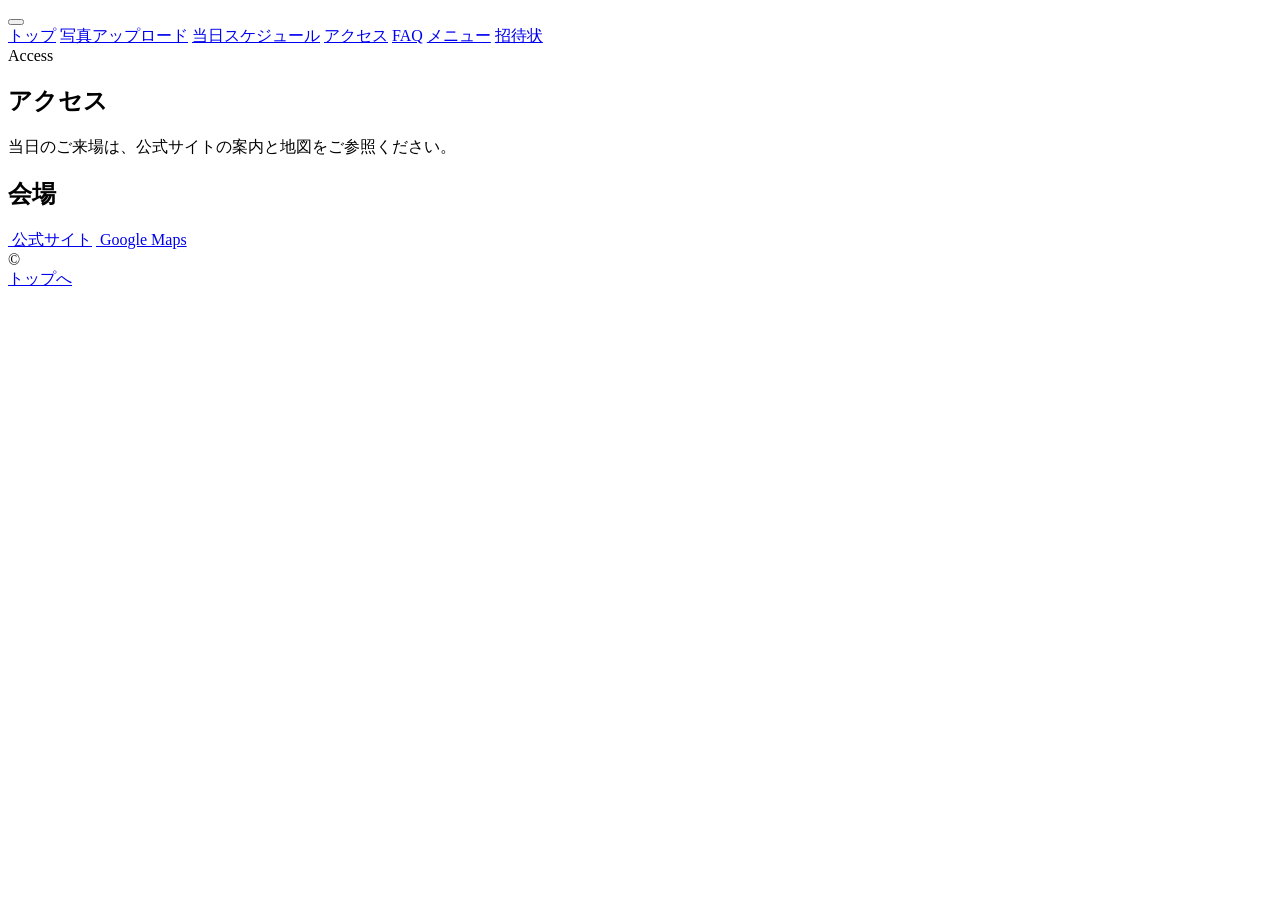
==== public/access/index.html @ 08bbd89f "ui fixed" ====
<!doctype html>
<html lang="ja">
<head>
  <meta charset="utf-8" />
  <meta name="viewport" content="width=device-width,initial-scale=1" />
  <meta name="robots" content="noindex,nofollow" />
  <meta name="theme-color" content="#124C3E" />
  <link rel="icon" href="/favicon-32.png" type="image/png" />
  <link rel="apple-touch-icon" href="/apple-touch-icon.png" />
<link rel="apple-touch-icon" href="/apple-touch-icon.png" />
  <link rel="stylesheet" href="/style.css" />
  <script src="/config.js"></script>
  <script src="/script.js" defer></script>

  <title data-wedding-title>{couple} | Access</title>
</head>
<body>
  <div class="topbar">
    <div class="topbar-inner">
      <a class="brand" href="/">
        <div class="title" data-wedding-couple></div>
        <div class="sub"><span data-wedding-text="dateLabel"></span> <span data-wedding-text="dayLabel"></span></div>
      </a>
      <button class="nav-toggle" type="button" aria-label="メニュー" aria-controls="site-nav" aria-expanded="false">
        <span class="nav-toggle-icon" aria-hidden="true"></span>
      </button>
      <nav class="nav" id="site-nav" aria-label="Site">
        <a href="/"><img class="nav-ico" src="/assets/icons/home.svg" alt="" aria-hidden="true"><span>トップ</span></a>
        <a class="nav-upload" data-wedding-href="upload.url" href="https://www.weddingshare.me/weddings/ahsutpqgvd3fulnh/1wd8mMzBJr93XFJfj4xj8lsqlYczSoa0?openExternalBrowser=1&type=link" target="_blank" rel="noopener"><img class="nav-ico" src="/assets/icons/external.svg" alt="" aria-hidden="true"><span>写真アップロード</span></a>
        <a href="/schedule/"><img class="nav-ico" src="/assets/icons/clock.svg" alt="" aria-hidden="true"><span>当日スケジュール</span></a>
        <a href="/access/"><img class="nav-ico" src="/assets/icons/pin.svg" alt="" aria-hidden="true"><span>アクセス</span></a>
        <a href="/faq/"><img class="nav-ico" src="/assets/icons/faq.svg" alt="" aria-hidden="true"><span>FAQ</span></a>
        <a href="/menu/"><img class="nav-ico img" src="/assets/icons/isle-of-islay-distillery-map.png" alt="" aria-hidden="true"><span>メニュー</span></a>
        <a href="/rsvp/"><img class="nav-ico" src="/assets/icons/invite.svg" alt="" aria-hidden="true"><span>招待状</span></a>
      </nav>
    </div>
  </div>

  <main class="container">
    <section class="hero">
      <div class="kicker"><span class="dot"></span> Access</div>
      <h1 class="h1">アクセス</h1>
      <p class="lede">当日のご来場は、公式サイトの案内と地図をご参照ください。</p>
    </section>

    <section class="grid">
      <div class="card">
        <h2><img class="ico" src="/assets/icons/pin.svg" alt="" aria-hidden="true"><span>会場</span></h2>
        <div class="meta">
          <div><b data-wedding-text="venue.name"></b></div>
          <div data-wedding-text="venue.address"></div>
          <div class="small" data-wedding-text="venue.access"></div>
          <div class="actions" style="margin-top:12px">
            <a class="btn" data-wedding-href="venue.websiteUrl" href="#"><img class="icon" src="/assets/icons/external.svg" alt="" aria-hidden="true"> 公式サイト</a>
            <a class="btn primary" data-wedding-href="venue.mapUrl" href="#"><img class="icon" src="/assets/icons/pin.svg" alt="" aria-hidden="true"> Google Maps</a>
          </div>
        </div>
      </div>
    </section>

    <footer class="footer">
      <div><span class="copy-mark">©</span> <span data-wedding-text="copyright"></span></div>
      <div><a class="btn" href="/">トップへ</a></div>
    </footer>
  </main>
</body>
</html>
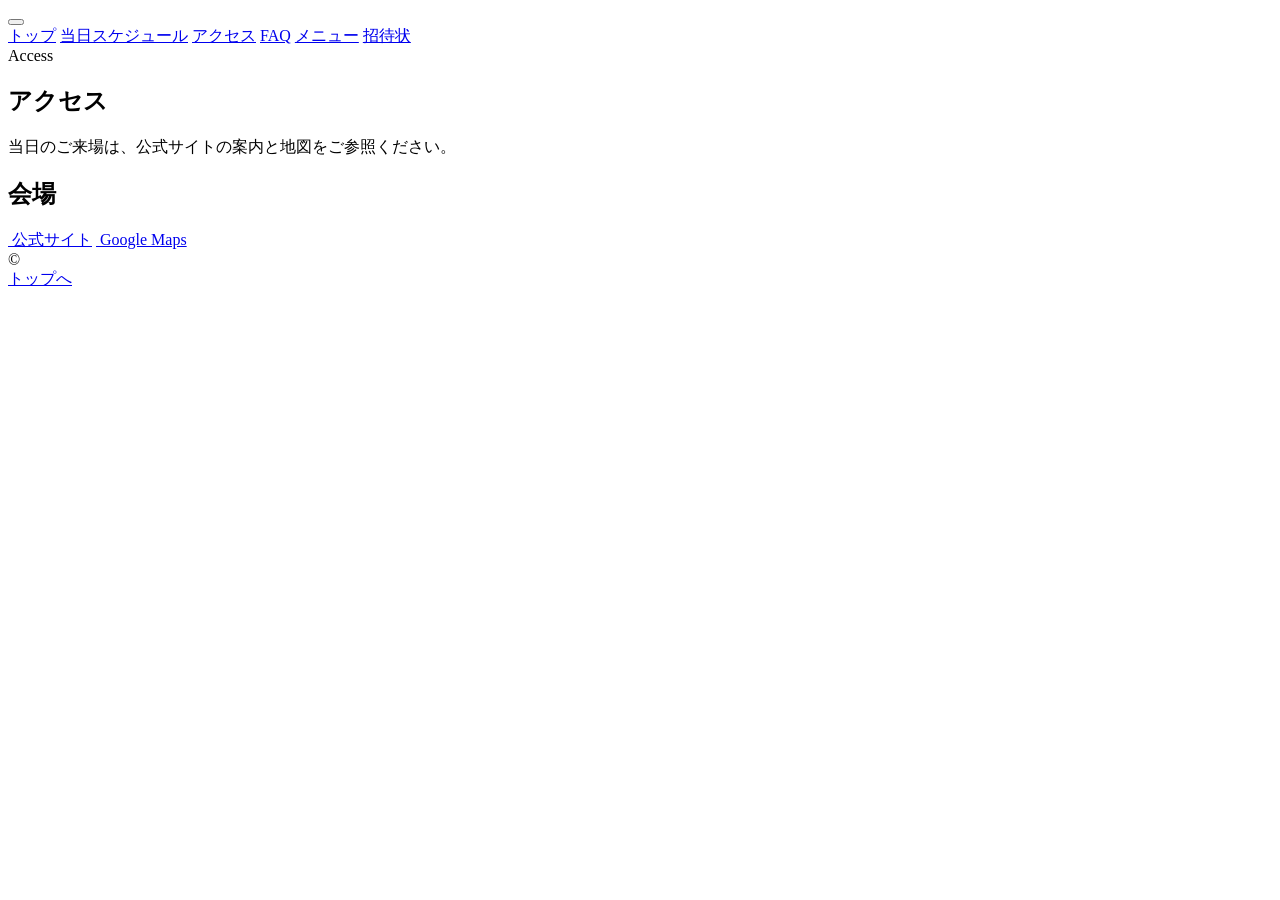
==== commit 2a995eae: "初期画面の修正" ====
--- a/public/access/index.html
+++ b/public/access/index.html
@@ -26,7 +26,6 @@
       </button>
       <nav class="nav" id="site-nav" aria-label="Site">
         <a href="/"><img class="nav-ico" src="/assets/icons/home.svg" alt="" aria-hidden="true"><span>トップ</span></a>
-        <a class="nav-upload" data-wedding-href="upload.url" href="https://www.weddingshare.me/weddings/ahsutpqgvd3fulnh/1wd8mMzBJr93XFJfj4xj8lsqlYczSoa0?openExternalBrowser=1&type=link" target="_blank" rel="noopener"><img class="nav-ico" src="/assets/icons/external.svg" alt="" aria-hidden="true"><span>写真アップロード</span></a>
         <a href="/schedule/"><img class="nav-ico" src="/assets/icons/clock.svg" alt="" aria-hidden="true"><span>当日スケジュール</span></a>
         <a href="/access/"><img class="nav-ico" src="/assets/icons/pin.svg" alt="" aria-hidden="true"><span>アクセス</span></a>
         <a href="/faq/"><img class="nav-ico" src="/assets/icons/faq.svg" alt="" aria-hidden="true"><span>FAQ</span></a>
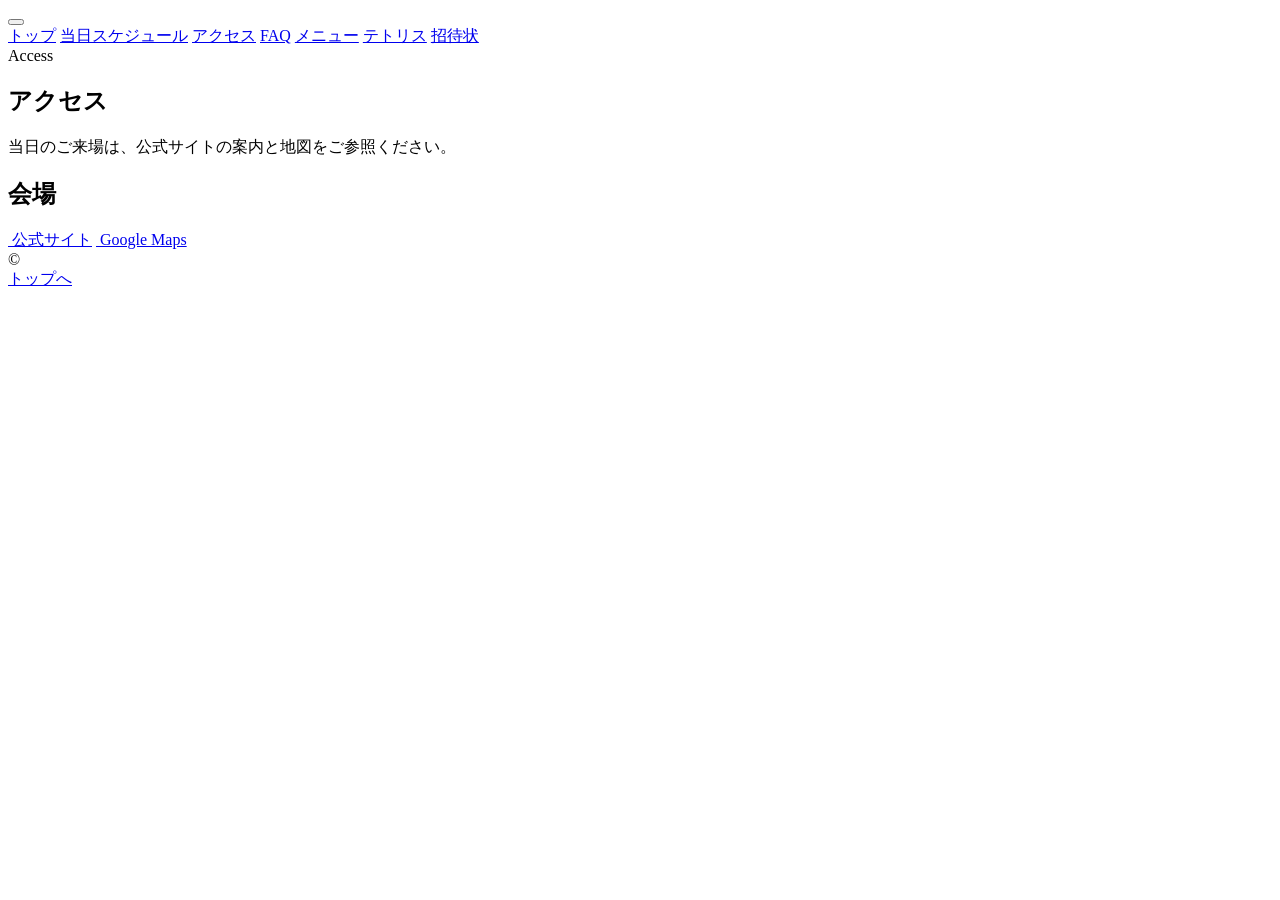
==== commit 2d65ff4f: "日時の修正" ====
--- a/public/access/index.html
+++ b/public/access/index.html
@@ -30,6 +30,7 @@
         <a href="/access/"><img class="nav-ico" src="/assets/icons/pin.svg" alt="" aria-hidden="true"><span>アクセス</span></a>
         <a href="/faq/"><img class="nav-ico" src="/assets/icons/faq.svg" alt="" aria-hidden="true"><span>FAQ</span></a>
         <a href="/menu/"><img class="nav-ico img" src="/assets/icons/isle-of-islay-distillery-map.png" alt="" aria-hidden="true"><span>メニュー</span></a>
+        <a href="https://tetris-6r8.pages.dev/" target="_blank" rel="noopener"><img class="nav-ico" src="/assets/icons/external.svg" alt="" aria-hidden="true"><span>テトリス</span></a>
         <a href="/rsvp/"><img class="nav-ico" src="/assets/icons/invite.svg" alt="" aria-hidden="true"><span>招待状</span></a>
       </nav>
     </div>
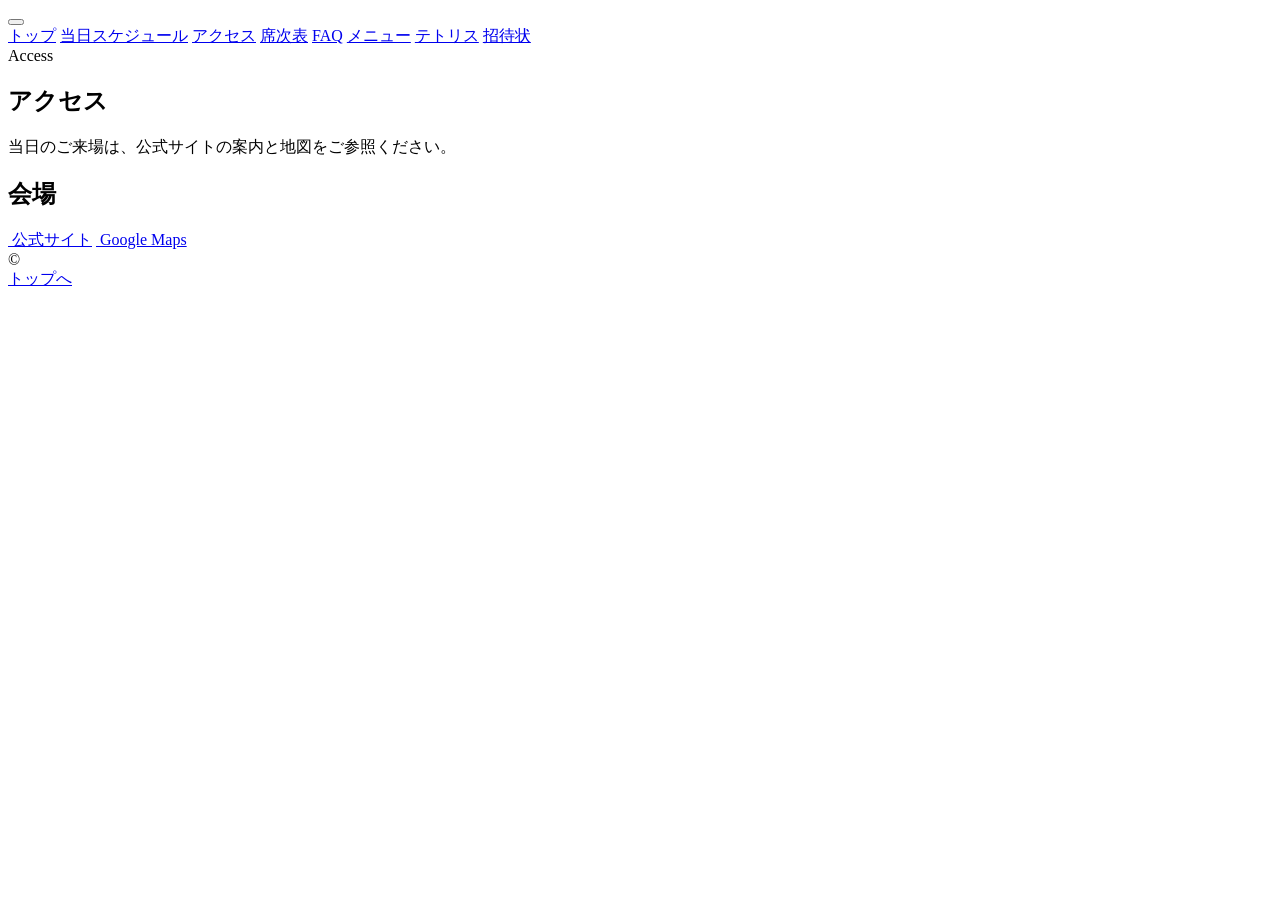
==== commit 64360573: "席次表の追加" ====
--- a/public/access/index.html
+++ b/public/access/index.html
@@ -28,6 +28,7 @@
         <a href="/"><img class="nav-ico" src="/assets/icons/home.svg" alt="" aria-hidden="true"><span>トップ</span></a>
         <a href="/schedule/"><img class="nav-ico" src="/assets/icons/clock.svg" alt="" aria-hidden="true"><span>当日スケジュール</span></a>
         <a href="/access/"><img class="nav-ico" src="/assets/icons/pin.svg" alt="" aria-hidden="true"><span>アクセス</span></a>
+        <a href="/seating/"><img class="nav-ico" src="/assets/icons/table.svg" alt="" aria-hidden="true"><span>席次表</span></a>
         <a href="/faq/"><img class="nav-ico" src="/assets/icons/faq.svg" alt="" aria-hidden="true"><span>FAQ</span></a>
         <a href="/menu/"><img class="nav-ico img" src="/assets/icons/isle-of-islay-distillery-map.png" alt="" aria-hidden="true"><span>メニュー</span></a>
         <a href="https://tetris-6r8.pages.dev/" target="_blank" rel="noopener"><img class="nav-ico" src="/assets/icons/external.svg" alt="" aria-hidden="true"><span>テトリス</span></a>
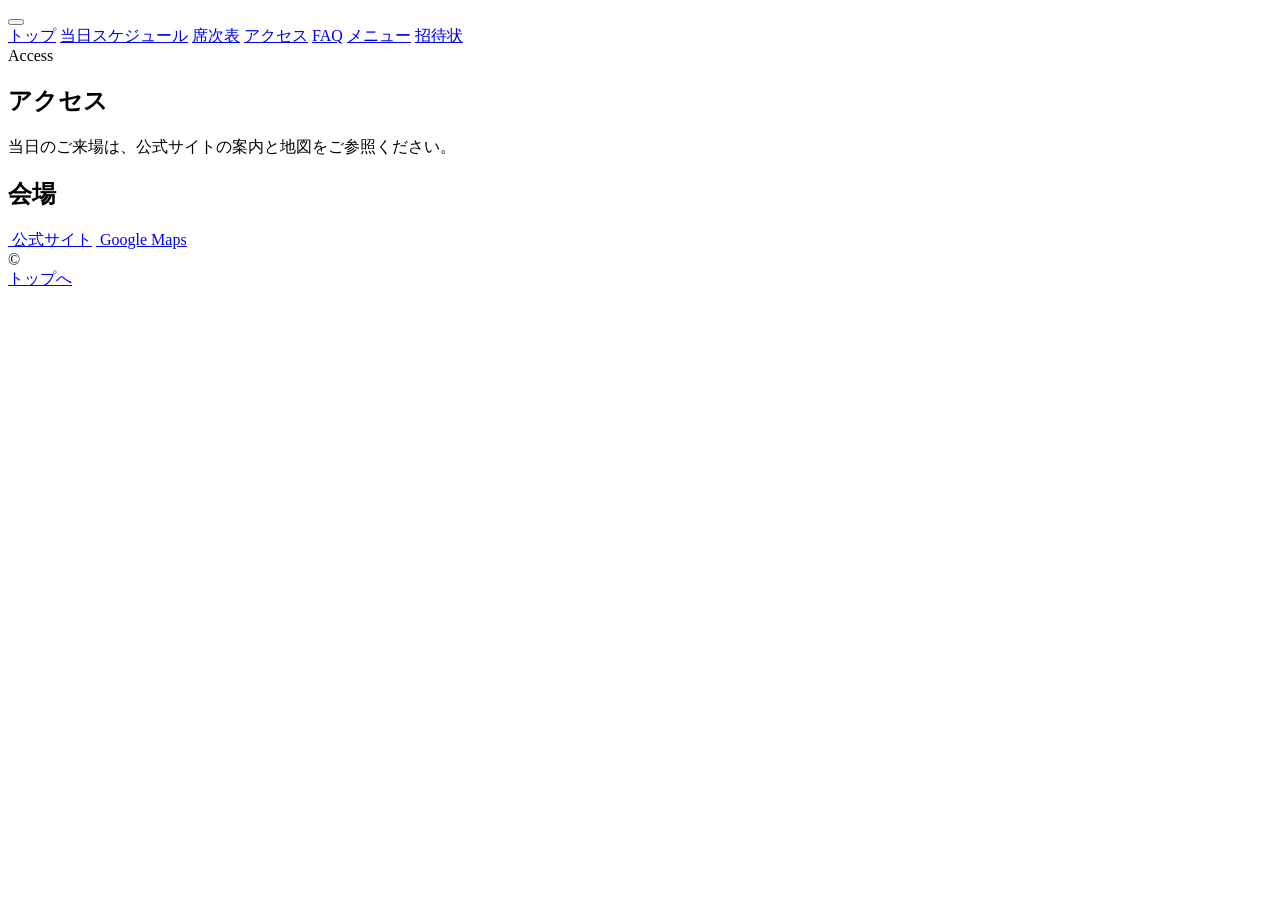
==== commit aec1f869: "席次表の修正" ====
--- a/public/access/index.html
+++ b/public/access/index.html
@@ -27,11 +27,10 @@
       <nav class="nav" id="site-nav" aria-label="Site">
         <a href="/"><img class="nav-ico" src="/assets/icons/home.svg" alt="" aria-hidden="true"><span>トップ</span></a>
         <a href="/schedule/"><img class="nav-ico" src="/assets/icons/clock.svg" alt="" aria-hidden="true"><span>当日スケジュール</span></a>
+        <a href="/seating/"><img class="nav-ico" src="/assets/icons/seating.svg" alt="" aria-hidden="true"><span>席次表</span></a>
         <a href="/access/"><img class="nav-ico" src="/assets/icons/pin.svg" alt="" aria-hidden="true"><span>アクセス</span></a>
-        <a href="/seating/"><img class="nav-ico" src="/assets/icons/table.svg" alt="" aria-hidden="true"><span>席次表</span></a>
         <a href="/faq/"><img class="nav-ico" src="/assets/icons/faq.svg" alt="" aria-hidden="true"><span>FAQ</span></a>
         <a href="/menu/"><img class="nav-ico img" src="/assets/icons/isle-of-islay-distillery-map.png" alt="" aria-hidden="true"><span>メニュー</span></a>
-        <a href="https://tetris-6r8.pages.dev/" target="_blank" rel="noopener"><img class="nav-ico" src="/assets/icons/external.svg" alt="" aria-hidden="true"><span>テトリス</span></a>
         <a href="/rsvp/"><img class="nav-ico" src="/assets/icons/invite.svg" alt="" aria-hidden="true"><span>招待状</span></a>
       </nav>
     </div>
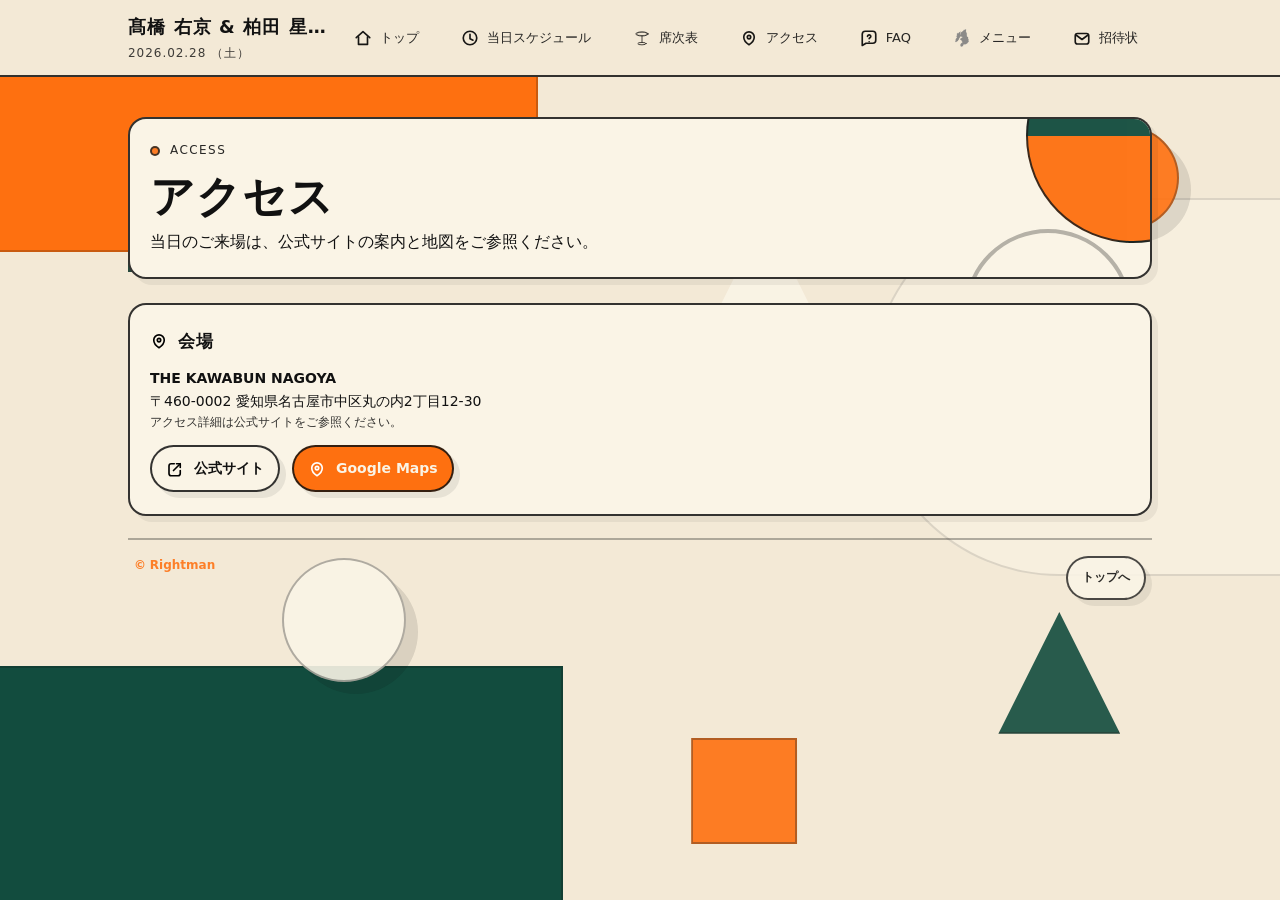
==== commit a85c3342: "UIなどの細かい調整" ====
--- a/public/access/index.html
+++ b/public/access/index.html
@@ -5,19 +5,19 @@
   <meta name="viewport" content="width=device-width,initial-scale=1" />
   <meta name="robots" content="noindex,nofollow" />
   <meta name="theme-color" content="#124C3E" />
-  <link rel="icon" href="/favicon-32.png" type="image/png" />
-  <link rel="apple-touch-icon" href="/apple-touch-icon.png" />
-<link rel="apple-touch-icon" href="/apple-touch-icon.png" />
-  <link rel="stylesheet" href="/style.css" />
-  <script src="/config.js"></script>
-  <script src="/script.js" defer></script>
+  <link rel="icon" href="../favicon-32.png" type="image/png" />
+  <link rel="apple-touch-icon" href="../apple-touch-icon.png" />
+<link rel="apple-touch-icon" href="../apple-touch-icon.png" />
+  <link rel="stylesheet" href="../style.css" />
+  <script src="../config.js"></script>
+  <script src="../script.js" defer></script>
 
   <title data-wedding-title>{couple} | Access</title>
 </head>
 <body>
   <div class="topbar">
     <div class="topbar-inner">
-      <a class="brand" href="/">
+      <a class="brand" href="../">
         <div class="title" data-wedding-couple></div>
         <div class="sub"><span data-wedding-text="dateLabel"></span> <span data-wedding-text="dayLabel"></span></div>
       </a>
@@ -25,13 +25,13 @@
         <span class="nav-toggle-icon" aria-hidden="true"></span>
       </button>
       <nav class="nav" id="site-nav" aria-label="Site">
-        <a href="/"><img class="nav-ico" src="/assets/icons/home.svg" alt="" aria-hidden="true"><span>トップ</span></a>
-        <a href="/schedule/"><img class="nav-ico" src="/assets/icons/clock.svg" alt="" aria-hidden="true"><span>当日スケジュール</span></a>
-        <a href="/seating/"><img class="nav-ico" src="/assets/icons/seating.svg" alt="" aria-hidden="true"><span>席次表</span></a>
-        <a href="/access/"><img class="nav-ico" src="/assets/icons/pin.svg" alt="" aria-hidden="true"><span>アクセス</span></a>
-        <a href="/faq/"><img class="nav-ico" src="/assets/icons/faq.svg" alt="" aria-hidden="true"><span>FAQ</span></a>
-        <a href="/menu/"><img class="nav-ico img" src="/assets/icons/isle-of-islay-distillery-map.png" alt="" aria-hidden="true"><span>メニュー</span></a>
-        <a href="/rsvp/"><img class="nav-ico" src="/assets/icons/invite.svg" alt="" aria-hidden="true"><span>招待状</span></a>
+        <a href="../"><img class="nav-ico" src="../assets/icons/home.svg" alt="" aria-hidden="true"><span>トップ</span></a>
+        <a href="../schedule/"><img class="nav-ico" src="../assets/icons/clock.svg" alt="" aria-hidden="true"><span>当日スケジュール</span></a>
+        <a href="../seating/"><img class="nav-ico" src="../assets/icons/table.svg" alt="" aria-hidden="true"><span>席次表</span></a>
+        <a href="../access/"><img class="nav-ico" src="../assets/icons/pin.svg" alt="" aria-hidden="true"><span>アクセス</span></a>
+        <a href="../faq/"><img class="nav-ico" src="../assets/icons/faq.svg" alt="" aria-hidden="true"><span>FAQ</span></a>
+        <a href="../menu/"><img class="nav-ico img" src="../assets/icons/isle-of-islay-distillery-map.png" alt="" aria-hidden="true"><span>メニュー</span></a>
+        <a href="../rsvp/"><img class="nav-ico" src="../assets/icons/invite.svg" alt="" aria-hidden="true"><span>招待状</span></a>
       </nav>
     </div>
   </div>
@@ -45,14 +45,14 @@
 
     <section class="grid">
       <div class="card">
-        <h2><img class="ico" src="/assets/icons/pin.svg" alt="" aria-hidden="true"><span>会場</span></h2>
+        <h2><img class="ico" src="../assets/icons/pin.svg" alt="" aria-hidden="true"><span>会場</span></h2>
         <div class="meta">
           <div><b data-wedding-text="venue.name"></b></div>
           <div data-wedding-text="venue.address"></div>
           <div class="small" data-wedding-text="venue.access"></div>
           <div class="actions" style="margin-top:12px">
-            <a class="btn" data-wedding-href="venue.websiteUrl" href="#"><img class="icon" src="/assets/icons/external.svg" alt="" aria-hidden="true"> 公式サイト</a>
-            <a class="btn primary" data-wedding-href="venue.mapUrl" href="#"><img class="icon" src="/assets/icons/pin.svg" alt="" aria-hidden="true"> Google Maps</a>
+            <a class="btn" data-wedding-href="venue.websiteUrl" href="#"><img class="icon" src="../assets/icons/external.svg" alt="" aria-hidden="true"> 公式サイト</a>
+            <a class="btn primary" data-wedding-href="venue.mapUrl" href="#"><img class="icon" src="../assets/icons/pin.svg" alt="" aria-hidden="true"> Google Maps</a>
           </div>
         </div>
       </div>
@@ -60,7 +60,7 @@
 
     <footer class="footer">
       <div><span class="copy-mark">©</span> <span data-wedding-text="copyright"></span></div>
-      <div><a class="btn" href="/">トップへ</a></div>
+      <div><a class="btn" href="../">トップへ</a></div>
     </footer>
   </main>
 </body>
--- a/public/style.css
+++ b/public/style.css
@@ -0,0 +1,988 @@
+:root{
+  --cream:#F3E9D6;
+  --green:#124C3E;
+  --orange:#FE7010;
+  /* SPECIAL_MENU.pdf の背景色に合わせる */
+  --menu-bg:#F0AE2E;
+  --ink:#111111;
+  --stroke: rgba(17,17,17,.85);
+  --paper:#FAF4E6;
+  --line:2px;
+  --radius:18px;
+  --shadow: 8px 8px 0 rgba(17,17,17,.10);
+}
+
+*{ box-sizing:border-box; }
+html,body{ height:100%; }
+body{
+  margin:0;
+  font-family: system-ui, -apple-system, "Segoe UI", "Hiragino Sans", "Hiragino Kaku Gothic ProN",
+    "Noto Sans JP", "Yu Gothic", Meiryo, sans-serif;
+  background: var(--cream);
+  color: var(--ink);
+  line-height: 1.65;
+  overflow-x: hidden;
+}
+
+/* Splash (Top page) */
+.splash{
+  position: fixed;
+  inset: 0;
+  z-index: 9999;
+  background: #0b0b0b;
+  color: var(--paper);
+  display: flex;
+  align-items: center;
+  justify-content: center;
+  cursor: pointer;
+  transition: opacity .22s ease;
+  animation: splashIn .18s ease both;
+}
+.splash-bg{
+  position: absolute;
+  inset: 0;
+  width: 100%;
+  height: 100%;
+  object-fit: cover;
+  opacity: .28;
+  filter: saturate(1.05) contrast(1.05);
+}
+.splash::after{
+  content:"";
+  position:absolute;
+  inset:0;
+  background: radial-gradient(1200px 600px at 50% 45%, rgba(0,0,0,.20), rgba(0,0,0,.86));
+}
+.splash-inner{
+  position: relative;
+  z-index: 1;
+  padding: 28px 22px;
+  border: var(--line) solid rgba(250,244,230,.55);
+  border-radius: 22px;
+  background: rgba(0,0,0,.35);
+  box-shadow: 14px 14px 0 rgba(0,0,0,.35);
+  text-align:center;
+  min-width: min(520px, calc(100vw - 32px));
+}
+.splash-title{
+  font-size: 36px;
+  line-height: 1.1;
+  font-weight: 900;
+  letter-spacing: .04em;
+}
+.splash-sub{
+  margin-top: 10px;
+  font-size: 14px;
+  letter-spacing: .18em;
+  text-transform: uppercase;
+  opacity: .92;
+}
+.splash-hint{
+  margin-top: 18px;
+  display: inline-flex;
+  align-items: center;
+  justify-content: center;
+  gap: 10px;
+  padding: 10px 14px;
+  border-radius: 999px;
+  border: var(--line) solid rgba(250,244,230,.55);
+  background: rgba(254,112,16,.18);
+  color: var(--paper);
+  font-weight: 800;
+  font-size: 12px;
+}
+.splash-hint::before{
+  content:"";
+  width: 10px;
+  height: 10px;
+  background: var(--orange);
+  border-radius: 999px;
+  box-shadow: 0 0 0 2px rgba(250,244,230,.20);
+}
+.splash.is-hidden{
+  opacity: 0;
+}
+
+@keyframes splashIn{
+  from{ opacity: 0; }
+  to{ opacity: 1; }
+}
+
+/* A11y helper */
+.sr-only{
+  position:absolute !important;
+  width:1px; height:1px;
+  padding:0; margin:-1px;
+  overflow:hidden; clip:rect(0,0,0,0);
+  white-space:nowrap; border:0;
+}
+
+/* Seating */
+.seating-nav{ margin-top: 6px; }
+.seating-nav .chips{ display:flex; gap:10px; flex-wrap:wrap; }
+.chip{
+  appearance:none;
+  border: var(--line) solid var(--stroke);
+  background: var(--paper);
+  border-radius: 999px;
+  padding: 10px 14px;
+  font-weight: 900;
+  box-shadow: 6px 6px 0 rgba(17,17,17,.08);
+  cursor:pointer;
+}
+.chip.is-active{ background:#fff; box-shadow: 10px 10px 0 rgba(17,17,17,.12); transform: translateY(-1px); }
+
+.mode-toggle{ margin-top: 14px; display:flex; gap:10px; flex-wrap:wrap; }
+.mode-btn{
+  appearance:none;
+  border: var(--line) solid var(--stroke);
+  background: var(--paper);
+  border-radius: 999px;
+  padding: 10px 14px;
+  font-weight: 900;
+  box-shadow: 6px 6px 0 rgba(17,17,17,.08);
+  cursor:pointer;
+}
+.mode-btn.is-active{ background:#fff; box-shadow: 10px 10px 0 rgba(17,17,17,.12); transform: translateY(-1px); }
+.mode-panels{ margin-top: 12px; }
+.mode-panel{ display:none; }
+.mode-panel.is-active{ display:block; }
+
+.overview-grid{
+  display:grid;
+  gap: 12px;
+  align-items:stretch;
+}
+.overview-grid.layout-abcxdfe{
+  grid-template-columns: repeat(3, minmax(0, 1fr));
+  grid-template-areas:
+    "head head head"
+    "A B C"
+    "X . D"
+    ". F E";
+}
+.overview-head{
+  grid-area: head;
+  background: var(--paper);
+  border: var(--line) solid var(--stroke);
+  border-radius: var(--radius);
+  padding: 14px 12px;
+  box-shadow: var(--shadow);
+  font-weight: 950;
+  text-align:center;
+}
+.overview-node{
+  text-align:left;
+  border: var(--line) solid var(--stroke);
+  background: #fff;
+  border-radius: var(--radius);
+  padding: 12px 12px 10px;
+  box-shadow: 6px 6px 0 rgba(17,17,17,.10);
+  cursor:pointer;
+}
+.overview-node:hover{ transform: translateY(-2px); box-shadow: 10px 10px 0 rgba(17,17,17,.12); }
+.overview-node:active{ transform: translateY(0); box-shadow: 4px 4px 0 rgba(17,17,17,.10); }
+.node-key{ font-size: 18px; font-weight: 950; letter-spacing: .03em; }
+.node-label{ margin-top: 2px; font-weight: 900; opacity:.9; }
+.node-sample{ margin-top: 6px; font-size: 12px; opacity:.75; line-height:1.35; }
+
+.overview-node[data-table="A"]{ grid-area: A; }
+.overview-node[data-table="B"]{ grid-area: B; }
+.overview-node[data-table="C"]{ grid-area: C; }
+.overview-node[data-table="D"]{ grid-area: D; }
+.overview-node[data-table="E"]{ grid-area: E; }
+.overview-node[data-table="F"]{ grid-area: F; }
+.overview-node[data-table="X"]{ grid-area: X; }
+
+.find-seat{
+  margin-top: 6px;
+  background: var(--paper);
+  border: var(--line) solid var(--stroke);
+  border-radius: var(--radius);
+  box-shadow: var(--shadow);
+  padding: 14px 14px 12px;
+}
+.find-seat-title{ margin-top: 8px; font-size: 18px; font-weight: 950; }
+.find-seat-form{ margin-top: 10px; display:flex; gap:10px; align-items:center; }
+.input{
+  flex:1;
+  width:100%;
+  padding: 12px 12px;
+  border: var(--line) solid var(--stroke);
+  border-radius: 12px;
+  background:#fff;
+  font-weight: 800;
+}
+.find-seat-results{ margin-top: 12px; }
+.result-list{ display:flex; flex-direction:column; gap:10px; }
+.result-item{
+  display:grid;
+  grid-template-columns: 1fr auto;
+  gap: 8px 10px;
+  align-items:center;
+  text-align:left;
+  border: var(--line) solid var(--stroke);
+  background:#fff;
+  border-radius: 14px;
+  padding: 12px 12px;
+  box-shadow: 6px 6px 0 rgba(17,17,17,.08);
+  cursor:pointer;
+}
+.result-name{ font-weight: 950; }
+.result-meta{ grid-column: 1 / 2; font-size: 12px; opacity:.75; }
+.result-cta{ grid-column: 2 / 3; font-weight: 950; opacity:.9; }
+.result-empty{
+  border: var(--line) dashed rgba(17,17,17,.45);
+  background: rgba(255,255,255,.55);
+  border-radius: 14px;
+  padding: 12px;
+  font-weight: 900;
+  opacity:.85;
+}
+
+.seat-section{ margin-top: 14px; }
+.seat-section h3{ margin: 18px 0 10px; font-size: 18px; }
+
+.seat-card{ position: relative; }
+.seat-card.is-flash{ outline: 3px solid var(--orange); outline-offset: 4px; }
+
+/* Stable seating layout: 2 columns + center (avoids circular overlap on mobile) */
+.table-layout{
+  display:grid;
+  grid-template-columns: 1fr auto 1fr;
+  gap: 10px;
+  align-items:start;
+  margin: 10px auto 6px;
+  max-width: 720px;
+}
+.table-core{
+  align-self:center;
+  justify-self:center;
+  width: 64px;
+  height: 64px;
+  border-radius: 999px;
+  border: var(--line) solid var(--stroke);
+  background: rgba(18,76,62,.06);
+  display:flex;
+  align-items:center;
+  justify-content:center;
+  font-weight: 950;
+  letter-spacing: .06em;
+}
+.seat-col{ display:flex; flex-direction:column; gap: 10px; }
+.seat-item{
+  padding: 10px 12px;
+  background:#fff;
+  border: var(--line) solid var(--stroke);
+  border-radius: 14px;
+  box-shadow: 6px 6px 0 rgba(17,17,17,.08);
+  font-weight: 900;
+  font-size: 13px;
+  text-align:center;
+  line-height: 1.25;
+}
+.seat-item.is-empty{ display:none; }
+.seat-item.is-focus{ outline: 3px solid var(--orange); outline-offset: 3px; animation: seatPulse2 1.2s ease-out; }
+@keyframes seatPulse2{
+  0%{ transform: scale(1); }
+  40%{ transform: scale(1.03); }
+  100%{ transform: scale(1); }
+}
+
+@media (max-width: 520px){
+  .table-layout{ grid-template-columns: 1fr auto 1fr; gap: 8px; }
+  .table-core{ width: 56px; height: 56px; }
+  .seat-item{ font-size: 12px; padding: 9px 10px; }
+}
+
+.round-table{
+  position: relative;
+  width: min(420px, 92vw);
+  aspect-ratio: 1 / 1;
+  margin: 10px auto 6px;
+}
+.round-table .table-core{
+  position:absolute;
+  inset: 22%;
+  border-radius: 999px;
+  border: var(--line) solid var(--stroke);
+  background: rgba(18,76,62,.06);
+  display:flex;
+  align-items:center;
+  justify-content:center;
+  font-weight: 950;
+  letter-spacing: .06em;
+}
+.round-table .seat{
+  position:absolute;
+  left:50%;
+  top:50%;
+  transform: translate(-50%, -50%) translate(calc(var(--x, 0) * 1%), calc(var(--y, 0) * 1%));
+  max-width: 44%;
+  padding: 8px 10px;
+  background:#fff;
+  border: var(--line) solid var(--stroke);
+  border-radius: 14px;
+  box-shadow: 6px 6px 0 rgba(17,17,17,.08);
+  font-weight: 900;
+  font-size: 13px;
+  text-align:center;
+  line-height: 1.25;
+}
+.round-table .seat.is-empty{ display:none; }
+.round-table .seat.is-focus{ outline: 3px solid var(--orange); outline-offset: 3px; animation: seatPulse 1.2s ease-out; }
+@keyframes seatPulse{
+  0%{ transform: translate(-50%, -50%) translate(calc(var(--x, 0) * 1%), calc(var(--y, 0) * 1%)) scale(1); }
+  40%{ transform: translate(-50%, -50%) translate(calc(var(--x, 0) * 1%), calc(var(--y, 0) * 1%)) scale(1.03); }
+  100%{ transform: translate(-50%, -50%) translate(calc(var(--x, 0) * 1%), calc(var(--y, 0) * 1%)) scale(1); }
+}
+
+@media (max-width: 520px){
+  .round-table .seat{ font-size: 12px; padding: 7px 9px; }
+}
+
+a{ color: inherit; text-decoration: none; }
+code.inline{
+  padding: 0 .35em;
+  border: var(--line) solid var(--stroke);
+  border-radius: 999px;
+  background: var(--paper);
+  font-size: .9em;
+}
+
+.backdrop{
+  position: fixed;
+  inset: 0;
+  z-index: 0;
+  pointer-events:none;
+}
+
+.block{
+  position:absolute;
+  border: var(--line) solid rgba(17,17,17,.22);
+}
+.block.orange{
+  left:-10vw; top:-10vh;
+  width: 52vw; height: 38vh;
+  background: var(--orange);
+}
+.block.green{
+  left:-12vw; bottom:-14vh;
+  width: 56vw; height: 40vh;
+  background: var(--green);
+}
+.block.frame{
+  right:-18vw; top: 22vh;
+  width: 50vw; height: 42vh;
+  background: var(--paper);
+  border-radius: 999px;
+  opacity:.55;
+}
+
+/* 跳ねる図形 */
+.shapes{ position:absolute; inset:0; }
+.shape{
+  position:absolute;
+  width: var(--size, 56px);
+  height: var(--size, 56px);
+  left: calc(var(--x, 10) * 1%);
+  top: calc(var(--y, 10) * 1%);
+  background: var(--fill, var(--paper));
+  border: var(--line) solid rgba(17,17,17,.35);
+  box-shadow: 6px 6px 0 rgba(17,17,17,.06);
+  transform: translateY(0) rotate(0deg);
+  animation: hop var(--dur, 6.2s) cubic-bezier(.22,.92,.3,1) infinite;
+  animation-delay: var(--delay, 0s);
+  opacity: .9;
+}
+.shape.circle{ border-radius: 999px; }
+.shape.round{ border-radius: 18px; }
+.shape.half{
+  border-radius: 999px 999px 0 0;
+}
+.shape.ring{
+  border-radius: 999px;
+  background: transparent;
+  border-width: calc(var(--line) + 2px);
+}
+.shape.kaku{
+  clip-path: polygon(0 0, 100% 0, 100% 100%, 0 100%);
+}
+.shape.tri{
+  width: calc(var(--size, 64px) * 1.05);
+  height: calc(var(--size, 64px) * 1.05);
+  clip-path: polygon(50% 0%, 0% 100%, 100% 100%);
+}
+
+@keyframes hop{
+  0%   { transform: translateY(0) rotate(0deg); }
+  12%  { transform: translateY(-18px) rotate(2deg); }
+  25%  { transform: translateY(0) rotate(0deg); }
+  60%  { transform: translateY(-10px) rotate(-2deg); }
+  100% { transform: translateY(0) rotate(0deg); }
+}
+
+@media (prefers-reduced-motion: reduce){  .shape{ animation:none; }
+}
+
+.container{
+  position: relative;
+  z-index: 2;
+  max-width: 1060px;
+  margin: 0 auto;
+  padding: 22px 18px 56px;
+}
+
+/* Topbar */
+.topbar{
+  position: sticky;
+  top:0;
+  z-index: 10;
+  background: var(--cream);
+  backdrop-filter: none;
+  border-bottom: var(--line) solid var(--stroke);
+}
+.topbar-inner{
+  max-width: 1060px;
+  margin: 0 auto;
+  padding: 12px 18px;
+  display:flex;
+  align-items:center;
+  justify-content:space-between;
+  gap: 14px;
+  position: relative;
+}
+.brand{
+  display:flex;
+  flex-direction:column;
+  gap: 2px;
+  min-width: 0;
+  flex: 1 1 auto;
+}
+.brand .title{
+  font-weight: 850;
+  letter-spacing: .06em;
+  white-space: nowrap;
+  overflow: hidden;
+  text-overflow: ellipsis;
+  font-size: clamp(13px, 1.9vw, 18px);
+}
+.brand .sub{
+  font-size: 12px;
+  opacity:.8;
+  letter-spacing: .08em;
+  white-space: nowrap;
+}
+
+.nav{
+  display:flex;
+  gap: 14px;
+  flex-wrap: nowrap;
+  font-size: 13px;
+}
+.nav a span{ white-space: nowrap; }
+.nav a{
+  display:inline-flex;
+  align-items:center;
+  justify-content:center;
+  gap: 8px;
+  padding: 8px 12px;
+  border: var(--line) solid transparent;
+  border-radius: 999px;
+  line-height: 1;
+  opacity: .9;
+  transition: transform 160ms ease, box-shadow 160ms ease, background 160ms ease, border-color 160ms ease, opacity 160ms ease;
+}
+.nav a[aria-current="page"]{
+  border-color: var(--ink);
+  background: var(--paper);
+  box-shadow: 6px 6px 0 rgba(17,17,17,.08);
+  opacity: 1;
+}
+.nav a:hover{ opacity: 1; background: rgba(250,244,230,.75); box-shadow: 6px 6px 0 rgba(17,17,17,.08); transform: translate(-1px,-1px); }
+.nav a:active{ transform: translate(0,0); box-shadow: 3px 3px 0 rgba(17,17,17,.08); }
+
+/* ハンバーガーメニュー */
+.nav-toggle{
+  display:none;
+  align-items:center;
+  justify-content:center;
+  width: 46px;
+  height: 40px;
+  border-radius: 999px;
+  border: var(--line) solid var(--stroke);
+  background: var(--cream);
+  color: var(--ink);
+  box-shadow: 6px 6px 0 rgba(17,17,17,.08);
+  cursor: pointer;
+  user-select: none;
+}
+.nav-toggle:active{ transform: translate(1px,1px); box-shadow: 5px 5px 0 rgba(17,17,17,.08); }
+.nav-toggle-icon{
+  display:block;
+  width: 18px;
+  height: 2px;
+  background: currentColor;
+  border-radius: 999px;
+  position: relative;
+  transition: transform 160ms ease;
+}
+.nav-toggle-icon::before,
+.nav-toggle-icon::after{
+  content: "";
+  position: absolute;
+  left: 0;
+  width: 18px;
+  height: 2px;
+  background: currentColor;
+  border-radius: 999px;
+  transition: transform 180ms ease, top 180ms ease, opacity 180ms ease;
+}
+.nav-toggle-icon::before{ top: -6px; }
+.nav-toggle-icon::after{ top: 6px; }
+body.nav-open .nav-toggle-icon{ background: transparent; }
+body.nav-open .nav-toggle-icon::before{ top: 0; transform: rotate(45deg); }
+body.nav-open .nav-toggle-icon::after{ top: 0; transform: rotate(-45deg); }
+
+@media (max-width: 1120px){
+  .nav{ gap: 10px; font-size: 12px; }
+  .nav a{ padding: 8px 10px; }
+}
+
+@media (max-width: 760px){
+  .nav-toggle{ display:inline-flex; }
+  .nav{ display:none; }
+  body.nav-open .nav{
+    display: grid;
+    grid-template-columns: repeat(2, minmax(0, 1fr));
+    gap: 10px;
+    position: absolute;
+    top: calc(100% + 10px);
+    left: 14px;
+    right: 14px;
+    padding: 12px;
+    background: var(--cream);
+    border: var(--line) solid var(--stroke);
+    border-radius: 18px;
+    box-shadow: 10px 10px 0 rgba(17,17,17,.08);
+    z-index: 50;
+  }
+  body.nav-open .nav a{ width: 100%; justify-content:flex-start; }
+}
+
+/* Auto-collapse nav when it does not fit */
+body.nav-collapsed .nav-toggle{ display:inline-flex; }
+body.nav-collapsed .nav{ display:none; }
+body.nav-collapsed.nav-open .nav{
+  display: grid;
+  grid-template-columns: repeat(2, minmax(0, 1fr));
+  gap: 10px;
+  position: absolute;
+  top: calc(100% + 10px);
+  left: 14px;
+  right: 14px;
+  padding: 12px;
+  background: var(--cream);
+  border: var(--line) solid var(--stroke);
+  border-radius: 18px;
+  box-shadow: 10px 10px 0 rgba(17,17,17,.08);
+  z-index: 50;
+}
+body.nav-collapsed.nav-open .nav a{ width: 100%; justify-content:flex-start; }
+
+@media (max-width: 520px){
+  body.nav-collapsed.nav-open .nav{ grid-template-columns: 1fr; }
+  body.nav-open .nav{ grid-template-columns: 1fr; }
+}
+
+
+.nav a:hover .nav-ico{ transform: translateY(-1px) rotate(-2deg); }
+.nav a[aria-current="page"] .nav-ico{ transform: none; }
+/* Poster-like hero */
+.hero{
+  margin-top: 18px;
+  padding: 22px 20px;
+  background: var(--paper);
+  border: var(--line) solid var(--stroke);
+  border-radius: var(--radius);
+  box-shadow: 6px 6px 0 rgba(17,17,17,.06);
+  position: relative;
+  overflow: hidden;
+  isolation: isolate;
+}
+.hero::before{
+  content:"";
+  position:absolute;
+  right:-90px;
+  top:-90px;
+  width: 210px;
+  height: 210px;
+  border-radius: 999px;
+  background: conic-gradient(from 90deg, var(--orange) 0 50%, var(--green) 0 100%);
+  border: var(--line) solid var(--stroke);
+  opacity: .95;
+  z-index: 0;
+  pointer-events: none;
+}
+
+.hero::after{
+  content:"";
+  position:absolute;
+  right: 18px;
+  top: 110px;
+  width: 160px;
+  height: 160px;
+  border-radius: 999px;
+  border: calc(var(--line) + 2px) solid var(--stroke);
+  background: transparent;
+  opacity: .35;
+  z-index: 0;
+  pointer-events: none;
+}
+
+.hero > *{
+  position: relative;
+  z-index: 1;
+}
+
+.kicker{
+  display:flex;
+  align-items:center;
+  gap:10px;
+  font-size: 12px;
+  letter-spacing: .12em;
+  text-transform: uppercase;
+  opacity: .9;
+}
+.kicker .dot{
+  width: 10px;
+  height: 10px;
+  border-radius: 999px;
+  background: var(--orange);
+  border: var(--line) solid var(--stroke);
+}
+
+.h1{
+  margin: 12px 0 8px;
+  font-size: clamp(26px, 4vw, 44px);
+  line-height: 1.08;
+  letter-spacing: .02em;
+}
+.h1 .small{
+  font-size: .52em;
+  font-weight: 650;
+  opacity: .88;
+  position: relative;
+  display:inline-block;
+}
+/* 和っぽい筆のハイライト（薄い） */
+.h1 .small::before{
+  content:"";
+  position:absolute;
+  left:-10px; right:-10px;
+  top: 55%;
+  height: 0.9em;
+  background: linear-gradient(90deg, rgba(254,112,16,.20), rgba(18,76,62,.18));
+  transform: rotate(-1.5deg);
+  border-radius: 999px;
+  z-index:-1;
+}
+
+.lede{
+  max-width: 62ch;
+  margin: 8px 0 0;
+  font-size: 16px;
+}
+
+.actions{
+  display:flex;
+  gap: 12px;
+  flex-wrap: wrap;
+  margin-top: 16px;
+}
+
+.btn{
+  display:inline-flex;
+  align-items:center;
+  gap: 10px;
+  padding: 10px 14px;
+  background: var(--paper);
+  border: var(--line) solid var(--stroke);
+  border-radius: 999px;
+  box-shadow: 6px 6px 0 rgba(17,17,17,.08);
+  font-weight: 720;
+}
+.btn.primary{
+  background: var(--orange);
+  color: var(--paper);
+}
+.btn.primary .icon{ filter: invert(1); }
+
+.btn:hover{ transform: translate(-2px,-2px); box-shadow: 10px 10px 0 rgba(17,17,17,.12); filter: saturate(1.05); }
+.btn.primary:hover{ filter: brightness(1.05) saturate(1.10); }
+.btn:active{ transform: translate(0,0); box-shadow: 4px 4px 0 rgba(17,17,17,.10); }
+.grid{
+  margin-top: 18px;
+  display:grid;
+  grid-template-columns: repeat(12, 1fr);
+  gap: 14px;
+}
+.card{
+  grid-column: span 12;
+  padding: 22px 18px;
+  background: var(--paper);
+  border: var(--line) solid var(--stroke);
+  border-radius: var(--radius);
+  box-shadow: 6px 6px 0 rgba(17,17,17,.06);
+  position: relative;
+  overflow:hidden;
+}
+.card h2{
+
+  margin:0 0 10px;
+  font-size: 16px;
+  letter-spacing: .06em;
+  display:flex;
+  align-items:center;
+  gap: 10px;
+}
+.card h2 .ico{ width:18px; height:18px; }
+.meta{ font-size: 14px; }
+.small{ font-size: 12px; opacity: .86; }
+
+/* 日時カードは情報量が少なめなので、少し大きめに */
+.date-card .meta{ font-size: 16px; }
+.date-card .meta b{ font-size: 18px; letter-spacing: .02em; }
+.date-card .meta div{ margin-top: 2px; }
+
+b[data-wedding-text="dressCode"]{
+  white-space: pre-line;
+  display: inline-block;
+}
+
+@media (min-width: 860px){
+  .card.half{ grid-column: span 6; }
+  .card.third{ grid-column: span 4; }
+}
+
+@media (min-width: 1180px){
+  .card.lg-third{ grid-column: span 4; }
+}
+
+@media (min-width: 1180px){
+  .card.lg-third{ grid-column: span 4; }
+}
+
+.sep{ height: 10px; }
+.note{
+  background: rgba(18,76,62,.08);
+  border: var(--line) dashed rgba(17,17,17,.55);
+  border-radius: 14px;
+  padding: 12px 12px;
+}
+
+.table{
+  width:100%;
+  border-collapse: collapse;
+}
+.table td{
+  border-top: 2px solid rgba(17,17,17,.18);
+  padding: 10px 6px;
+  vertical-align: top;
+}
+
+.footer{
+  margin-top: 22px;
+  padding: 16px 6px 0;
+  border-top: var(--line) solid rgba(17,17,17,.35);
+  display:flex;
+  justify-content:space-between;
+  gap: 10px;
+  flex-wrap: wrap;
+  font-size: 12px;
+  opacity: .88;
+}
+.copy-mark{ color: var(--orange); font-weight: 900; }
+.footer [data-wedding-text="copyright"]{ color: var(--orange); font-weight: 800; }
+.nav-ico{
+  transition: transform 160ms ease;
+
+  width: 18px;
+  height: 18px;
+  display:block;
+  object-fit: contain;
+}
+
+.nav-ico.img{
+  border-radius: 4px;
+}
+
+.ico{
+  width: 22px;
+  height: 22px;
+  display:block;
+  object-fit: contain;
+}
+
+.icon{
+  width: 18px;
+  height: 18px;
+  display:block;
+  object-fit: contain;
+}
+
+
+
+
+.menu-preview img{
+  width: 100%;
+  height: auto;
+  border-radius: 18px;
+  border: var(--line) solid var(--stroke);
+  box-shadow: 10px 10px 0 rgba(17,17,17,.08);
+}
+
+.menu-preview-link{ display:block; }
+.menu-preview-link:hover img{ transform: translate(-2px,-2px); box-shadow: 14px 14px 0 rgba(17,17,17,.12); }
+
+
+/* Menu page: full PDF view */
+body.page-menu{
+  background: var(--orange);
+}
+body.page-menu main{
+  padding: 0;
+}
+body.page-menu .wrap{
+  max-width: none;
+  padding: 0;
+}
+body.page-menu .pdf-toolbar{
+  padding: 14px 14px 10px;
+}
+body.page-menu .pdf-frame{
+  width: 100vw;
+  height: calc(100vh - 160px);
+  border: none;
+  display:block;
+}
+@media (min-width: 860px){
+  body.page-menu .pdf-frame{
+    height: calc(100vh - 140px);
+  }
+}
+
+
+/* --- Patch v4: layout, menu embed, icons --- */
+
+/* Remove decorative corner frames */
+.card::before, .card::after{ content:none !important; }
+
+/* More spacing between frames */
+.grid{ gap: 20px; margin-top: 24px; }
+.card{ padding: 22px 20px; }
+
+/* Heading row with icon */
+.h2row{ display:flex; align-items:center; gap: 12px; }
+.h2icon{ width: 34px; height: 34px; display:inline-flex; align-items:center; justify-content:center; flex: 0 0 auto; }
+.h2icon svg, .h2icon img{ width: 100%; height: 100%; display:block; }
+.card h2{ margin:0 0 12px; font-size: 17px; letter-spacing:.04em; }
+
+/* Buttons hover */
+.btn{ transition: transform .14s ease, box-shadow .14s ease, filter .14s ease; }
+.btn:hover{ transform: translateY(-2px); box-shadow: 10px 10px 0 rgba(17,17,17,.12); filter: saturate(1.02); }
+.btn:active{ transform: translateY(0); }
+
+/* Nav hover action */
+.nav a{ transition: transform .12s ease, box-shadow .12s ease, background-color .12s ease, border-color .12s ease; }
+.nav a:hover{ transform: translateY(-1px); border-color: rgba(17,17,17,.65); background: rgba(250,244,230,.92); box-shadow: 6px 6px 0 rgba(17,17,17,.08); }
+
+/* Larger floating shapes */
+.shape{ box-shadow: 12px 12px 0 rgba(17,17,17,.12); }
+
+/* Keep obi disabled */
+.obi, .obi-left, .obi-right{ display:none !important; }
+
+/* Menu page: blend background with PDF */
+body.menu-page{ background: var(--menu-bg); }
+body.menu-page .topbar{ background: var(--menu-bg); backdrop-filter: none; }
+body.menu-page .topbar-inner{ max-width: 1060px; }
+body.menu-page .topbar,
+body.menu-page .topbar a{ color: var(--paper); }
+body.menu-page .nav-toggle{
+  border-color: rgba(250,244,230,.75);
+  background: var(--green);
+  color: var(--paper);
+  box-shadow: 6px 6px 0 rgba(0,0,0,.20);
+}
+body.menu-page .nav a{ border-color: rgba(250,244,230,.55); }
+body.menu-page .nav a:hover{ background: rgba(250,244,230,.18); border-color: rgba(250,244,230,.75); box-shadow: 6px 6px 0 rgba(0,0,0,.20); }
+body.menu-page .nav a[aria-current="page"]{ background: rgba(0,0,0,.18); border-color: rgba(250,244,230,.75); box-shadow: 8px 8px 0 rgba(0,0,0,.22); opacity: 1; }
+body.menu-page .nav-ico{ filter: brightness(0) invert(1); }
+body.menu-page .container{ max-width:none; padding: 0; }
+
+body.menu-page.nav-collapsed.nav-open .nav{
+  background: var(--green);
+  border-color: rgba(250,244,230,.55);
+  box-shadow: 10px 10px 0 rgba(0,0,0,.22);
+}
+body.menu-page.nav-collapsed.nav-open .nav a{ color: var(--paper); }
+
+@media (max-width: 760px){
+  body.menu-page.nav-open .nav{
+    background: var(--green);
+    border-color: rgba(250,244,230,.55);
+    box-shadow: 10px 10px 0 rgba(0,0,0,.22);
+  }
+  body.menu-page.nav-open .nav a{ color: var(--paper); }
+}
+.menu-note{ text-align:center; padding: 10px 18px 0; font-size: 14px; opacity: .92; }
+.menu-actions{ display:flex; gap: 12px; flex-wrap:wrap; padding: 14px 18px 12px; justify-content:center; }
+.menu-wrap{ display:flex; flex-direction:column; align-items:center; justify-content:center; padding: 8px 0 44px; gap: 10px; }
+.menu-img{ width: min(1191px, 100vw); height:auto; display:block; }
+
+.menu-hint{ font-size: 12px; opacity: .88; text-align:center; padding: 0 18px; }
+
+/* Menu image viewer (PC zoom) */
+.viewer{
+  position: fixed;
+  inset: 0;
+  z-index: 9998;
+  background: rgba(0,0,0,.86);
+  display: flex;
+  flex-direction: column;
+}
+.viewer-toolbar{
+  display:flex;
+  align-items:center;
+  justify-content: space-between;
+  gap: 10px;
+  padding: 12px 14px;
+}
+.viewer-toolbar .viewer-title{ color: var(--paper); font-weight: 850; letter-spacing: .08em; font-size: 12px; opacity: .92; }
+.viewer-stage{
+  position: relative;
+  flex: 1;
+  overflow: hidden;
+  display:flex;
+  align-items:center;
+  justify-content:center;
+  cursor: grab;
+}
+.viewer-stage:active{ cursor: grabbing; }
+.viewer-stage img{
+  max-width: none;
+  max-height: none;
+  will-change: transform;
+  user-select: none;
+  -webkit-user-drag: none;
+}
+.viewer-hint{
+  color: rgba(250,244,230,.86);
+  text-align:center;
+  font-size: 12px;
+  padding: 8px 14px 14px;
+}
+
+/* (menu intro removed) */
+
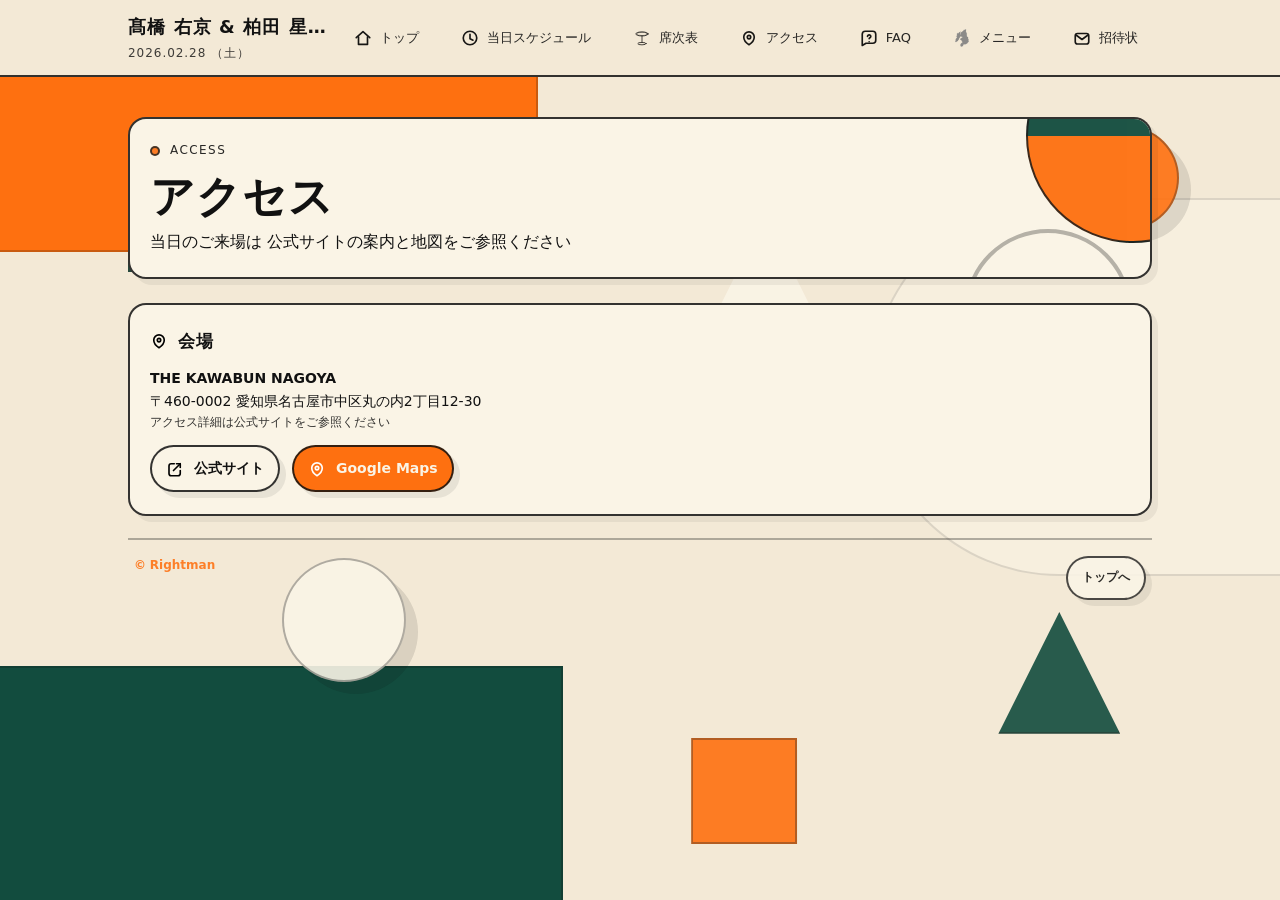
==== commit d10d468c: "句読点の削除" ====
--- a/public/access/index.html
+++ b/public/access/index.html
@@ -40,7 +40,7 @@
     <section class="hero">
       <div class="kicker"><span class="dot"></span> Access</div>
       <h1 class="h1">アクセス</h1>
-      <p class="lede">当日のご来場は、公式サイトの案内と地図をご参照ください。</p>
+      <p class="lede">当日のご来場は 公式サイトの案内と地図をご参照ください</p>
     </section>
 
     <section class="grid">
--- a/public/style.css
+++ b/public/style.css
@@ -750,7 +750,7 @@
 .meta{ font-size: 14px; }
 .small{ font-size: 12px; opacity: .86; }
 
-/* 日時カードは情報量が少なめなので、少し大きめに */
+/* 日時カードは情報量が少なめなので 少し大きめに */
 .date-card .meta{ font-size: 16px; }
 .date-card .meta b{ font-size: 18px; letter-spacing: .02em; }
 .date-card .meta div{ margin-top: 2px; }
